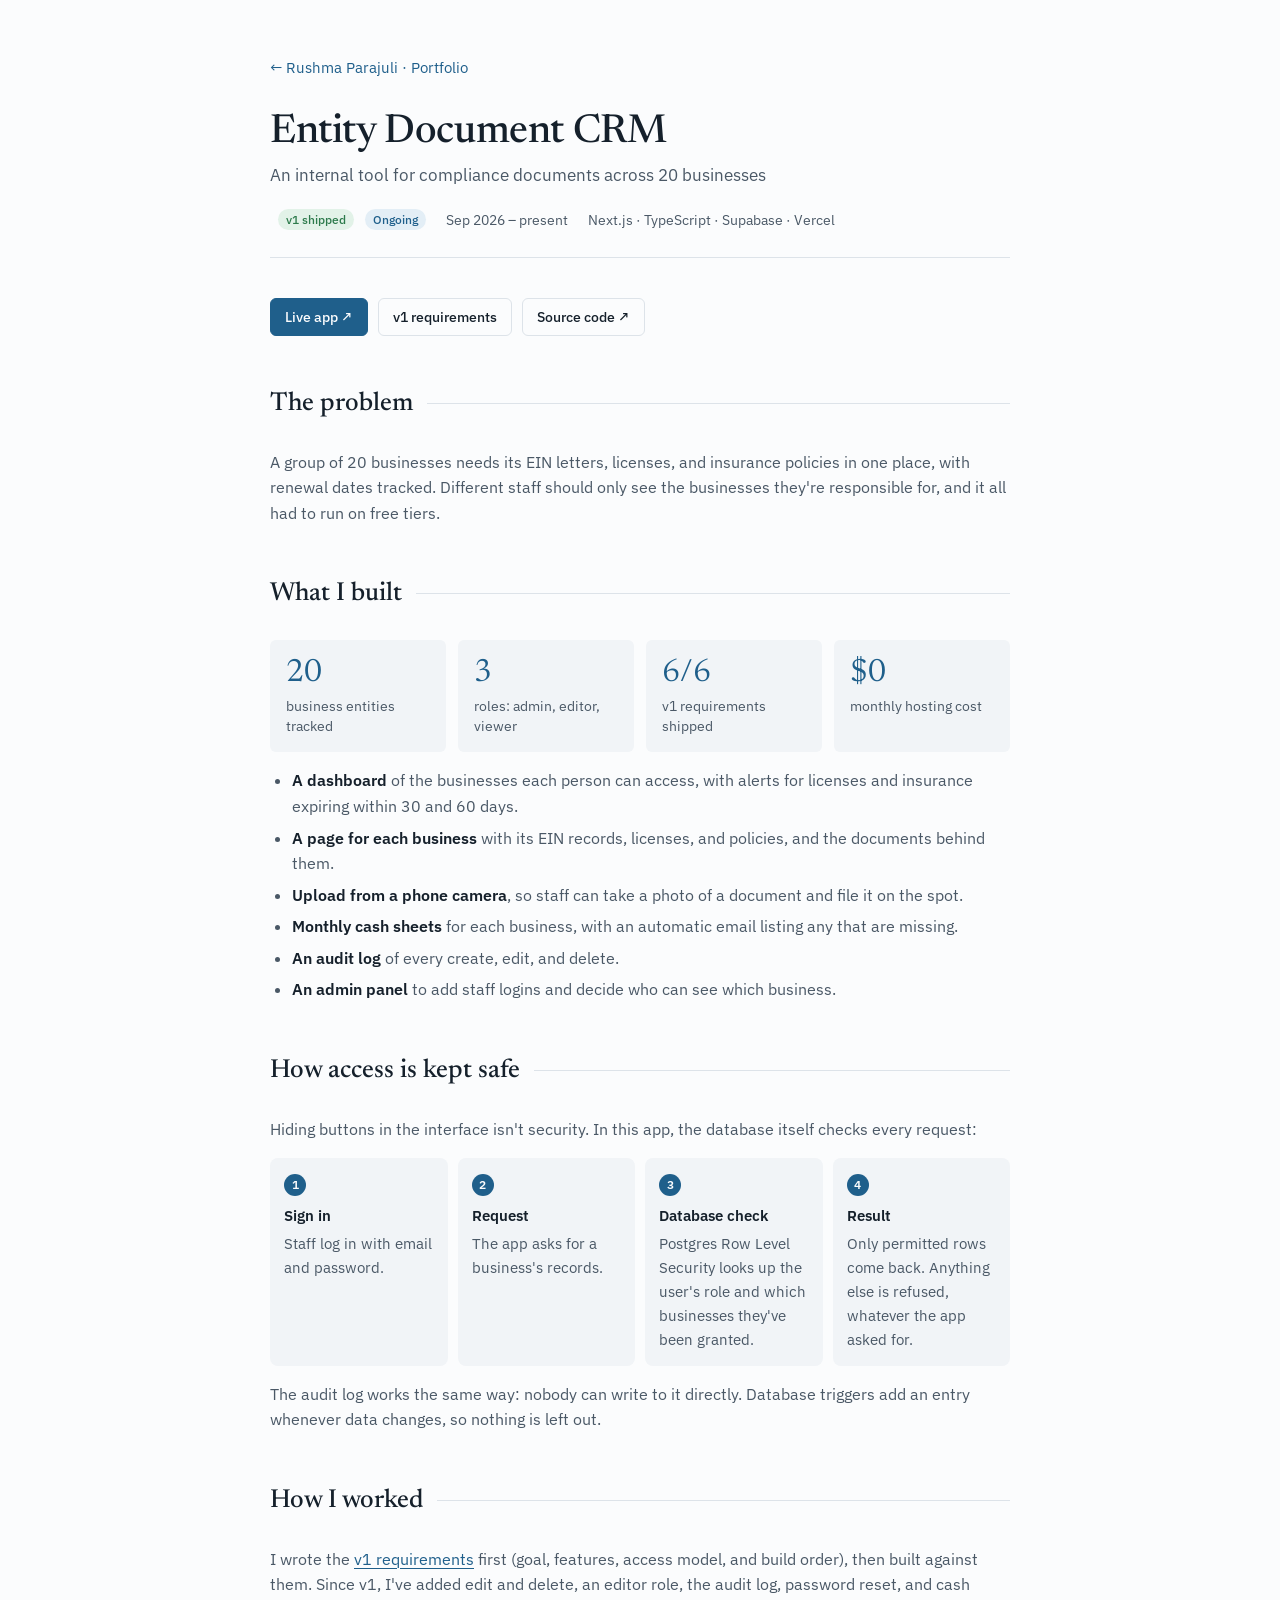
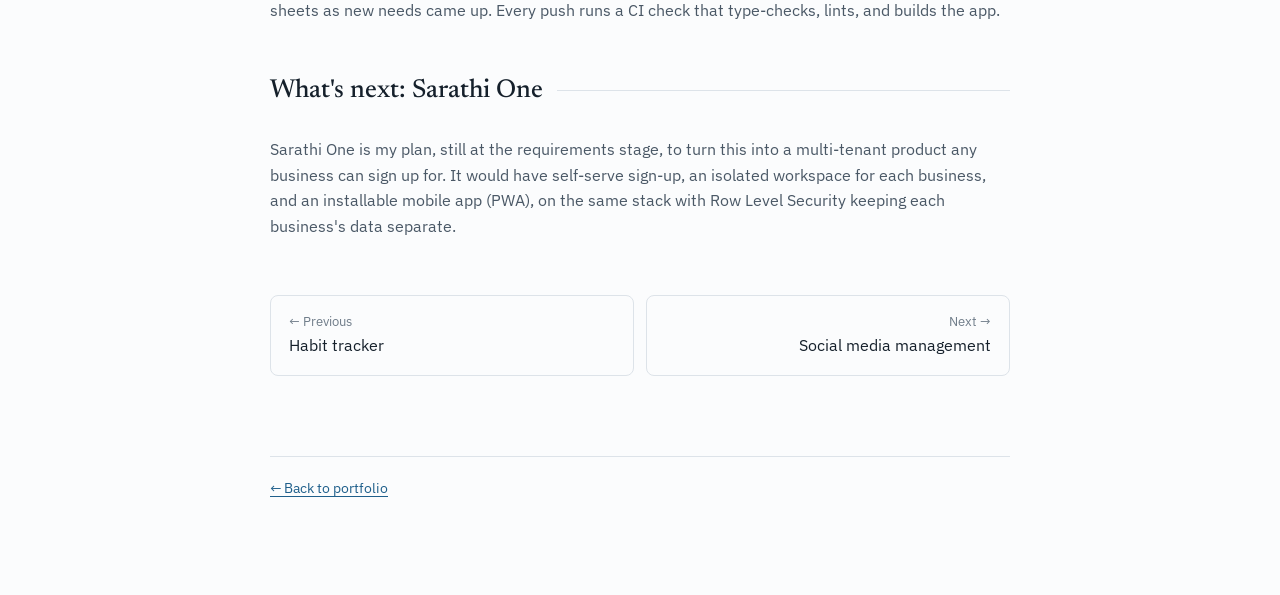
==== projects/crm.html @ 7f793314 "Add case study pages for CRM, social media, and habit tracker Project cards and stat tiles now link " ====
<!doctype html>
<html lang="en">
<head>
  <meta charset="utf-8">
  <meta name="viewport" content="width=device-width, initial-scale=1">
  <title>Entity Document CRM</title>
  <meta name="description" content="Case study: an internal CRM for EIN, license, and insurance records across 20 businesses, built by Rushma Parajuli with Next.js and Supabase.">
  <meta name="color-scheme" content="light dark">
  <link rel="preconnect" href="https://fonts.googleapis.com">
  <link rel="preconnect" href="https://fonts.gstatic.com" crossorigin>
  <link href="https://fonts.googleapis.com/css2?family=Newsreader:opsz,wght@6..72,400;6..72,500;6..72,600&family=IBM+Plex+Sans:wght@400;500;600&display=swap" rel="stylesheet">
  <link rel="stylesheet" href="../styles.css">
</head>
<body>
  <article class="doc case">
    <p class="crumb"><a href="../index.html#crm">← Rushma Parajuli · Portfolio</a></p>

    <h1>Entity Document CRM</h1>
    <p class="sub">An internal tool for compliance documents across 20 businesses</p>
    <ul class="docmeta">
      <li><span class="badge ok">v1 shipped</span> <span class="badge">Ongoing</span></li>
      <li>Sep 2026 – present</li>
      <li>Next.js · TypeScript · Supabase · Vercel</li>
    </ul>

    <ul class="actions">
      <li><a class="btn primary" href="https://crm-app-liard-phi.vercel.app" target="_blank" rel="noopener">Live app ↗</a></li>
      <li><a class="btn" href="../requirements/crm-v1.html">v1 requirements</a></li>
      <li><a class="btn" href="https://github.com/rushmaparajuli39/CRM" target="_blank" rel="noopener">Source code ↗</a></li>
    </ul>

    <h2 id="problem">The problem</h2>
    <p>A group of 20 businesses needs its EIN letters, licenses, and insurance policies in one place, with renewal dates tracked. Different staff should only see the businesses they're responsible for, and it all had to run on free tiers.</p>

    <h2 id="built">What I built</h2>
    <div class="stats">
      <div class="stat"><p class="num">20</p><p class="label">business entities tracked</p></div>
      <div class="stat"><p class="num">3</p><p class="label">roles: admin, editor, viewer</p></div>
      <div class="stat"><p class="num">6/6</p><p class="label">v1 requirements shipped</p></div>
      <div class="stat"><p class="num">$0</p><p class="label">monthly hosting cost</p></div>
    </div>
    <ul>
      <li><strong>A dashboard</strong> of the businesses each person can access, with alerts for licenses and insurance expiring within 30 and 60 days.</li>
      <li><strong>A page for each business</strong> with its EIN records, licenses, and policies, and the documents behind them.</li>
      <li><strong>Upload from a phone camera</strong>, so staff can take a photo of a document and file it on the spot.</li>
      <li><strong>Monthly cash sheets</strong> for each business, with an automatic email listing any that are missing.</li>
      <li><strong>An audit log</strong> of every create, edit, and delete.</li>
      <li><strong>An admin panel</strong> to add staff logins and decide who can see which business.</li>
    </ul>

    <h2 id="security">How access is kept safe</h2>
    <p>Hiding buttons in the interface isn't security. In this app, the database itself checks every request:</p>
    <ol class="flow">
      <li><strong>Sign in</strong>Staff log in with email and password.</li>
      <li><strong>Request</strong>The app asks for a business's records.</li>
      <li><strong>Database check</strong>Postgres Row Level Security looks up the user's role and which businesses they've been granted.</li>
      <li><strong>Result</strong>Only permitted rows come back. Anything else is refused, whatever the app asked for.</li>
    </ol>
    <p>The audit log works the same way: nobody can write to it directly. Database triggers add an entry whenever data changes, so nothing is left out.</p>

    <h2 id="process">How I worked</h2>
    <p>I wrote the <a href="../requirements/crm-v1.html">v1 requirements</a> first (goal, features, access model, and build order), then built against them. Since v1, I've added edit and delete, an editor role, the audit log, password reset, and cash sheets as new needs came up. Every push runs a CI check that type-checks, lints, and builds the app.</p>

    <h2 id="next">What's next: Sarathi One</h2>
    <p>Sarathi One is my plan, still at the requirements stage, to turn this into a multi-tenant product any business can sign up for. It would have self-serve sign-up, an isolated workspace for each business, and an installable mobile app (PWA), on the same stack with Row Level Security keeping each business's data separate.</p>

    <nav class="pager" aria-label="More projects">
      <a href="habit-tracker.html"><small>← Previous</small>Habit tracker</a>
      <a class="next" href="social-media.html"><small>Next →</small>Social media management</a>
    </nav>
    <footer><a href="../index.html">← Back to portfolio</a></footer>
  </article>
</body>
</html>
---- styles.css ----
:root {
  --bg: #fbfcfd;
  --surface: #f1f4f7;
  --ink: #15202b;
  --ink-soft: #4a5866;
  --ink-faint: #6f7c89;
  --rule: #dde3e9;
  --accent: #1f5f8b;
  --accent-soft: #e3eef6;
  --ok: #2c7a4b;
  --ok-soft: #e2f2e8;
  --serif: "Newsreader", Georgia, "Times New Roman", serif;
  --sans: "IBM Plex Sans", system-ui, -apple-system, "Segoe UI", sans-serif;
}
@media (prefers-color-scheme: dark) {
  :root {
    --bg: #0f151b;
    --surface: #172029;
    --ink: #e6ebf0;
    --ink-soft: #a9b5c1;
    --ink-faint: #8290a0;
    --rule: #26323e;
    --accent: #7fb6dd;
    --accent-soft: #1a2b3a;
    --ok: #7dcf9f;
    --ok-soft: #173024;
  }
}

*, *::before, *::after { box-sizing: border-box; }
html { -webkit-text-size-adjust: 100%; scroll-behavior: smooth; }
body {
  margin: 0;
  background: var(--bg);
  color: var(--ink);
  font-family: var(--sans);
  font-size: 16px;
  line-height: 1.6;
}
a { color: var(--accent); text-underline-offset: 3px; text-decoration-thickness: 1px; }
a:hover { text-decoration-thickness: 2px; }
a:focus-visible { outline: 2px solid var(--accent); outline-offset: 3px; border-radius: 3px; }
section[id], h2[id], h3[id] { scroll-margin-top: 24px; }

.page {
  max-width: 1080px;
  margin: 0 auto;
  padding: 72px 40px 96px;
  display: grid;
  grid-template-columns: 300px 1fr;
  gap: 72px;
}

/* Sidebar */
.intro { position: sticky; top: 72px; align-self: start; }
.monogram {
  width: 56px; height: 56px;
  border-radius: 50%;
  display: grid; place-items: center;
  background: var(--accent-soft);
  color: var(--accent);
  font-family: var(--serif);
  font-size: 22px; font-weight: 600;
  margin-bottom: 28px;
  text-decoration: none;
}
h1 {
  font-family: var(--serif);
  font-weight: 500;
  font-size: 44px;
  line-height: 1.05;
  letter-spacing: -0.01em;
  margin: 0 0 16px;
}
.tagline { color: var(--ink-soft); margin: 0 0 28px; }

.jump { display: flex; flex-wrap: wrap; gap: 4px 18px; margin: 0 0 28px; padding: 0; list-style: none; font-size: 15px; }
.jump a { color: var(--ink-soft); text-decoration: none; }
.jump a:hover { color: var(--accent); text-decoration: underline; }

.contact { list-style: none; margin: 0; padding: 0; border-top: 1px solid var(--rule); }
.contact li { border-bottom: 1px solid var(--rule); }
.contact a {
  display: flex; align-items: center; gap: 12px;
  padding: 11px 4px;
  color: var(--ink);
  text-decoration: none;
  font-size: 15px;
  overflow-wrap: anywhere;
  border-radius: 4px;
}
.contact a::after { content: "→"; margin-left: auto; color: var(--ink-faint); transition: transform .15s; }
.contact a:hover { color: var(--accent); background: var(--surface); }
.contact a:hover::after { color: var(--accent); transform: translateX(3px); }
.contact svg { flex: none; width: 18px; height: 18px; color: var(--ink-faint); }
.contact a:hover svg { color: var(--accent); }

/* Main */
main > section + section { margin-top: 64px; }
h2 {
  font-family: var(--serif);
  font-weight: 500;
  font-size: 26px;
  margin: 0 0 24px;
  display: flex; align-items: baseline; gap: 14px;
}
h2::after { content: ""; flex: 1; height: 1px; background: var(--rule); transform: translateY(-6px); }

/* Timeline */
.timeline { list-style: none; margin: 0; padding: 0; position: relative; }
.timeline::before {
  content: ""; position: absolute;
  left: 5px; top: 10px; bottom: 10px;
  width: 1px; background: var(--rule);
}
.timeline li { position: relative; padding-left: 32px; }
.timeline li + li { margin-top: 28px; }
.timeline li::before {
  content: ""; position: absolute;
  left: 0; top: 8px;
  width: 11px; height: 11px; border-radius: 50%;
  background: var(--bg);
  border: 2px solid var(--ink-faint);
}
.timeline li.current::before { background: var(--accent); border-color: var(--accent); }
.role { font-weight: 600; font-size: 17px; margin: 0; }
.org { margin: 2px 0 0; color: var(--ink-soft); }
.org a { color: inherit; }
.org a:hover { color: var(--accent); }
.when { margin: 2px 0 0; font-size: 14px; color: var(--ink-faint); font-variant-numeric: tabular-nums; }
.badge {
  display: inline-block; margin-left: 8px;
  padding: 1px 8px; border-radius: 999px;
  background: var(--accent-soft); color: var(--accent);
  font-size: 12px; font-weight: 500; vertical-align: 2px;
}
.badge.ok { background: var(--ok-soft); color: var(--ok); }

/* Social media */
.intro-text { color: var(--ink-soft); margin: 0 0 20px; max-width: 62ch; }
.stats { display: grid; grid-template-columns: repeat(4, 1fr); gap: 12px; }
.stat { background: var(--surface); border-radius: 6px; padding: 16px; }
.stat .num { margin: 0; font-family: var(--serif); font-size: 32px; line-height: 1.1; color: var(--accent); font-variant-numeric: tabular-nums; }
.stat .label { margin: 6px 0 0; font-size: 14px; color: var(--ink-soft); line-height: 1.4; }
.highlights { margin: 20px 0 0; padding-left: 20px; color: var(--ink-soft); }
.highlights li + li { margin-top: 6px; }
.highlights strong { color: var(--ink); font-weight: 600; }
.source { margin: 12px 0 0; font-size: 13px; color: var(--ink-faint); }

/* Education */
.edu { display: grid; gap: 24px; }
.edu-item { display: grid; grid-template-columns: 1fr auto; gap: 4px 24px; }
.edu-item .degree { font-weight: 600; font-size: 17px; margin: 0; }
.edu-item .school { margin: 0; color: var(--ink-soft); grid-column: 1; }
.edu-item .school a { color: inherit; }
.edu-item .school a:hover { color: var(--accent); }
.edu-item .when { grid-column: 2; grid-row: 1; margin: 0; align-self: baseline; text-align: right; }
.edu-item .note { grid-column: 2; grid-row: 2; margin: 0; font-size: 14px; color: var(--accent); text-align: right; }

/* Skills */
.skills { list-style: none; margin: 0; padding: 0; display: flex; flex-wrap: wrap; gap: 8px; }
.skills li {
  padding: 6px 14px;
  border: 1px solid var(--rule);
  border-radius: 999px;
  font-size: 14px;
}

/* Projects */
.projects { display: grid; gap: 20px; }
.project {
  padding: 22px 24px;
  background: var(--surface);
  border-left: 3px solid var(--accent);
  border-radius: 0 6px 6px 0;
}
.project h3 { font-size: 18px; font-weight: 600; margin: 0; }
.project .meta { margin: 2px 0 0; font-size: 14px; color: var(--ink-faint); }
.project p.desc { margin: 10px 0 0; color: var(--ink-soft); }
.project ul.points { margin: 10px 0 0; padding-left: 20px; color: var(--ink-soft); }
.project ul.points li + li { margin-top: 4px; }
.tech { display: flex; flex-wrap: wrap; gap: 4px 16px; font-size: 14px; color: var(--ink-faint); margin: 14px 0 0; padding: 0; list-style: none; }
.actions { display: flex; flex-wrap: wrap; gap: 10px; margin: 18px 0 0; padding: 0; list-style: none; }
.btn {
  display: inline-flex; align-items: center; gap: 6px;
  padding: 7px 14px;
  border-radius: 6px;
  border: 1px solid var(--rule);
  background: var(--bg);
  color: var(--ink);
  font-size: 14px; font-weight: 500;
  text-decoration: none;
}
.btn:hover { border-color: var(--accent); color: var(--accent); }
.btn.primary { background: var(--accent); border-color: var(--accent); color: var(--bg); }
.btn.primary:hover { filter: brightness(1.1); color: var(--bg); }

footer { margin-top: 80px; padding-top: 20px; border-top: 1px solid var(--rule); font-size: 14px; color: var(--ink-faint); }

/* Document pages (requirements etc.) */
.doc { max-width: 760px; margin: 0 auto; padding: 56px 40px 96px; }
.crumb { font-size: 15px; margin: 0 0 32px; }
.crumb a { text-decoration: none; }
.crumb a:hover { text-decoration: underline; }
.doc h1 { font-size: 40px; margin-bottom: 8px; }
.doc .sub { color: var(--ink-soft); margin: 0 0 20px; font-size: 17px; }
.doc .docmeta { display: flex; flex-wrap: wrap; gap: 8px 20px; font-size: 14px; color: var(--ink-faint); margin: 0 0 40px; padding: 0 0 24px; border-bottom: 1px solid var(--rule); list-style: none; }
.doc h2 { margin-top: 48px; }
.doc h3 { font-size: 17px; margin: 28px 0 8px; }
.doc p, .doc li { color: var(--ink-soft); }
.doc strong { color: var(--ink); font-weight: 600; }
.doc ol, .doc ul { padding-left: 22px; }
.doc li + li { margin-top: 6px; }
.doc code { font-size: 0.9em; background: var(--surface); padding: 1px 5px; border-radius: 4px; }
.doc .toc { background: var(--surface); padding: 16px 20px; border-radius: 6px; font-size: 15px; }
.doc .toc ol { margin: 6px 0 0; }
.doc .toc li { margin-top: 2px; }

.table-wrap { overflow-x: auto; margin: 12px 0 0; }
table { width: 100%; border-collapse: collapse; font-size: 15px; }
th, td { text-align: left; padding: 10px 12px; border-bottom: 1px solid var(--rule); vertical-align: top; }
th { font-weight: 600; color: var(--ink); border-bottom-width: 2px; }
td { color: var(--ink-soft); }

/* Responsive */
@media (max-width: 860px) {
  .page { grid-template-columns: 1fr; gap: 48px; padding: 48px 24px 72px; }
  .intro { position: static; }
  .stats { grid-template-columns: repeat(2, 1fr); }
  h1 { font-size: 38px; }
  .doc { padding: 40px 24px 72px; }
}
@media (max-width: 480px) {
  .page { padding: 36px 16px 56px; }
  .doc { padding: 32px 16px 56px; }
  h1, .doc h1 { font-size: 32px; }
  h2 { font-size: 23px; }
  .edu-item { grid-template-columns: 1fr; }
  .edu-item .when, .edu-item .note { grid-column: 1; grid-row: auto; text-align: left; }
  .project { padding: 18px; }
}
@media (prefers-reduced-motion: reduce) {
  html { scroll-behavior: auto; }
  .contact a::after { transition: none; }
}

/* ---- Clickable project cards ---- */
.project h3 a { color: inherit; text-decoration: none; }
.project h3 a:hover { color: var(--accent); text-decoration: underline; text-underline-offset: 3px; }
a.stat { display: block; text-decoration: none; color: inherit; border: 1px solid transparent; transition: border-color .15s; }
a.stat:hover { border-color: var(--accent); }
a.stat:hover .label { color: var(--accent); }
.more-link { display: inline-block; margin-top: 16px; font-weight: 500; }

/* ---- Case study pages ---- */
.case { max-width: 820px; }
.case .lede { font-size: 18px; color: var(--ink-soft); margin: 0 0 24px; }
.case figure { margin: 24px 0; }
.case figure img { width: 100%; height: auto; border-radius: 10px; border: 1px solid var(--rule); display: block; }
.case figcaption { font-size: 14px; color: var(--ink-faint); margin-top: 8px; }
.case .stats { margin: 8px 0 8px; }
.case .actions { margin: 0 0 32px; }
.pager { display: grid; grid-template-columns: 1fr 1fr; gap: 12px; margin-top: 56px; }
.pager a { display: block; padding: 16px 18px; border: 1px solid var(--rule); border-radius: 8px; text-decoration: none; color: var(--ink); }
.pager a:hover { border-color: var(--accent); }
.pager small { display: block; color: var(--ink-faint); font-size: 13px; }
.pager .next { text-align: right; grid-column: 2; }
.flow { display: grid; grid-template-columns: repeat(4, 1fr); gap: 10px; margin: 16px 0 8px; list-style: none; padding: 0; counter-reset: step; }
.flow li { background: var(--surface); border-radius: 8px; padding: 14px; font-size: 15px; color: var(--ink-soft); position: relative; }
.flow li strong { display: block; color: var(--ink); margin-bottom: 4px; }
.flow li::before { counter-increment: step; content: counter(step); display: inline-grid; place-items: center; width: 22px; height: 22px; border-radius: 50%; background: var(--accent); color: var(--bg); font-size: 12px; font-weight: 600; margin-bottom: 8px; }

/* ---- Charts ---- */
.viz {
  --series-1: #2a78d6; --series-2: #eb6834; --series-3: #1baf7a; --series-4: #eda100;
  background: var(--surface); border-radius: 10px; padding: 20px; margin: 16px 0 24px; position: relative;
}
@media (prefers-color-scheme: dark) {
  .viz { --series-1: #3987e5; --series-2: #d95926; --series-3: #199e70; --series-4: #c98500; }
}
.viz h3 { margin: 0; font-size: 17px; }
.viz .viz-sub { margin: 2px 0 16px; font-size: 14px; color: var(--ink-faint); }
.legend-row { display: flex; flex-wrap: wrap; gap: 6px 18px; list-style: none; margin: 0 0 14px; padding: 0; font-size: 14px; color: var(--ink-soft); }
.legend-row i { display: inline-block; width: 12px; height: 12px; border-radius: 3px; margin-right: 6px; vertical-align: -1px; }
.bars { display: grid; gap: 14px; }
.bar-row { display: grid; grid-template-columns: 170px 1fr; gap: 12px; align-items: center; }
.bar-row .who { font-size: 14px; line-height: 1.3; }
.bar-row .who small { display: block; color: var(--ink-faint); font-size: 12px; }
.stack { display: flex; gap: 2px; height: 28px; }
.seg {
  display: flex; align-items: center; justify-content: center;
  color: #fff; font-size: 12px; font-weight: 600; min-width: 0; overflow: hidden; white-space: nowrap;
  cursor: default;
}
.seg:first-child { border-radius: 4px 0 0 4px; }
.seg:last-child { border-radius: 0 4px 4px 0; }
.seg:focus-visible { outline: 2px solid var(--ink); outline-offset: 1px; }
.seg.dark-text { color: #15202b; }
.single { display: flex; align-items: center; gap: 10px; }
.single .fill { height: 20px; border-radius: 0 4px 4px 0; background: var(--series-1); }
.single .val { font-size: 14px; font-weight: 600; font-variant-numeric: tabular-nums; }
.axis-note { font-size: 13px; color: var(--ink-faint); margin: 12px 0 0; }
.tip {
  position: absolute; pointer-events: none; z-index: 2;
  background: var(--ink); color: var(--bg); font-size: 13px; line-height: 1.4;
  padding: 6px 10px; border-radius: 6px; white-space: nowrap; transform: translate(-50%, calc(-100% - 10px));
}
.viz details { margin-top: 14px; font-size: 14px; }
.viz summary { cursor: pointer; color: var(--accent); }
.viz table { margin-top: 8px; font-size: 14px; }

@media (max-width: 640px) {
  .flow { grid-template-columns: 1fr 1fr; }
  .bar-row { grid-template-columns: 1fr; gap: 6px; }
  .pager { grid-template-columns: 1fr; }
  .pager .next { grid-column: 1; }
}
.doc .flow, .doc .legend-row, .doc .actions, .doc .docmeta { padding-left: 0; }
.doc .flow li + li, .doc .legend-row li + li, .doc .actions li + li, .doc .docmeta li + li { margin-top: 0; }
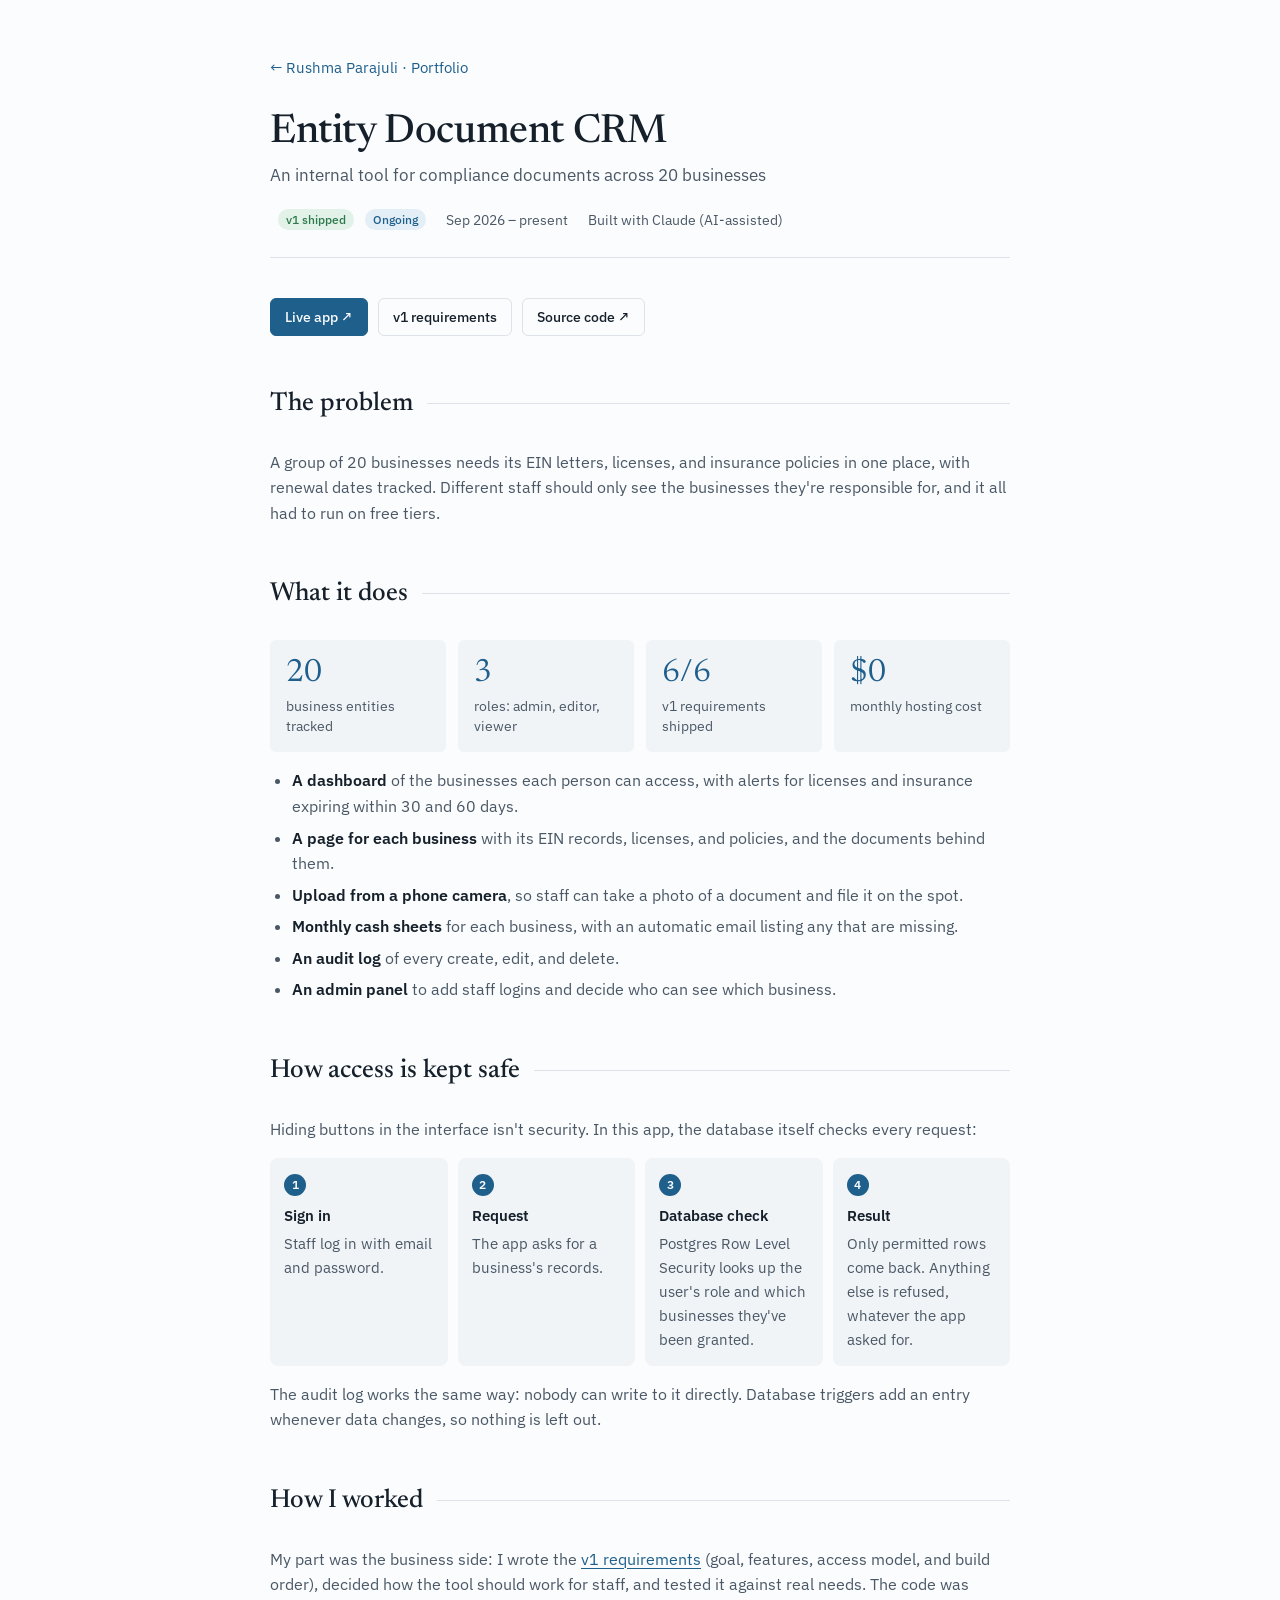
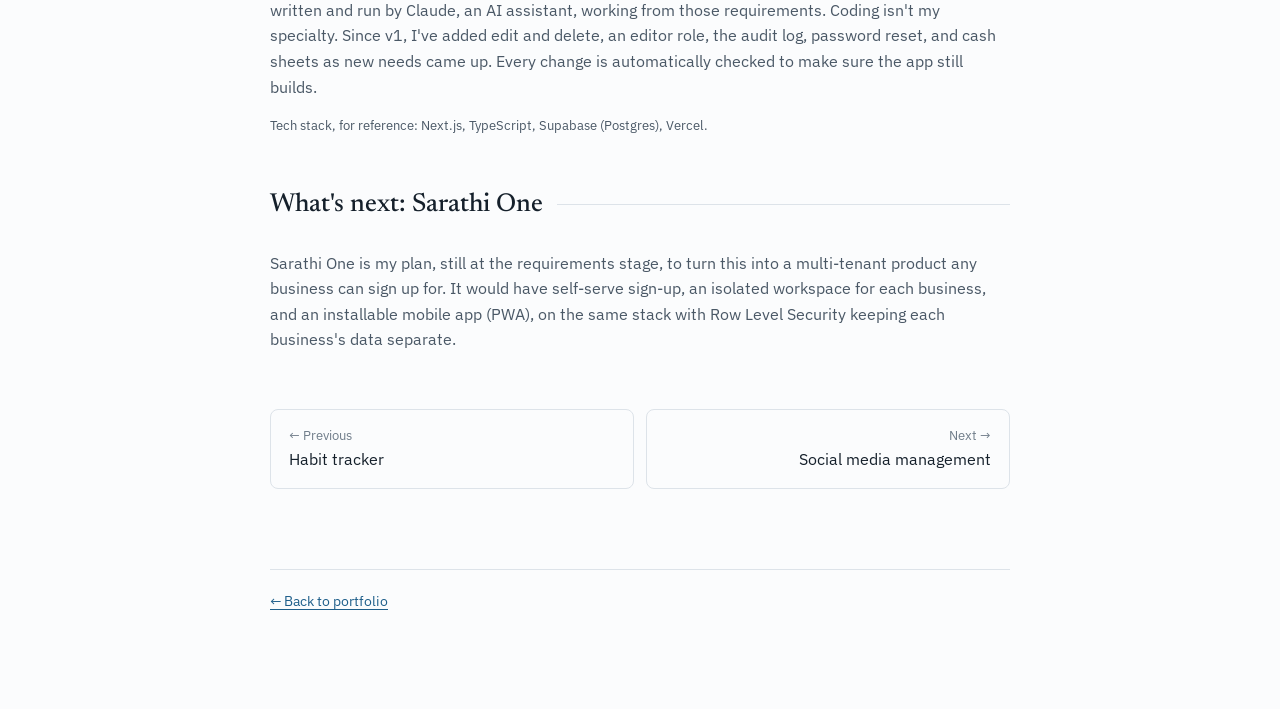
==== commit ccf4fa18: "Lead with experience; note projects are built with Claude" ====
--- a/projects/crm.html
+++ b/projects/crm.html
@@ -20,7 +20,7 @@
     <ul class="docmeta">
       <li><span class="badge ok">v1 shipped</span> <span class="badge">Ongoing</span></li>
       <li>Sep 2026 – present</li>
-      <li>Next.js · TypeScript · Supabase · Vercel</li>
+      <li>Built with Claude (AI-assisted)</li>
     </ul>
 
     <ul class="actions">
@@ -32,7 +32,7 @@
     <h2 id="problem">The problem</h2>
     <p>A group of 20 businesses needs its EIN letters, licenses, and insurance policies in one place, with renewal dates tracked. Different staff should only see the businesses they're responsible for, and it all had to run on free tiers.</p>
 
-    <h2 id="built">What I built</h2>
+    <h2 id="built">What it does</h2>
     <div class="stats">
       <div class="stat"><p class="num">20</p><p class="label">business entities tracked</p></div>
       <div class="stat"><p class="num">3</p><p class="label">roles: admin, editor, viewer</p></div>
@@ -59,7 +59,8 @@
     <p>The audit log works the same way: nobody can write to it directly. Database triggers add an entry whenever data changes, so nothing is left out.</p>
 
     <h2 id="process">How I worked</h2>
-    <p>I wrote the <a href="../requirements/crm-v1.html">v1 requirements</a> first (goal, features, access model, and build order), then built against them. Since v1, I've added edit and delete, an editor role, the audit log, password reset, and cash sheets as new needs came up. Every push runs a CI check that type-checks, lints, and builds the app.</p>
+    <p>My part was the business side: I wrote the <a href="../requirements/crm-v1.html">v1 requirements</a> (goal, features, access model, and build order), decided how the tool should work for staff, and tested it against real needs. The code was written and run by Claude, an AI assistant, working from those requirements. Coding isn't my specialty. Since v1, I've added edit and delete, an editor role, the audit log, password reset, and cash sheets as new needs came up. Every change is automatically checked to make sure the app still builds.</p>
+    <p class="source">Tech stack, for reference: Next.js, TypeScript, Supabase (Postgres), Vercel.</p>
 
     <h2 id="next">What's next: Sarathi One</h2>
     <p>Sarathi One is my plan, still at the requirements stage, to turn this into a multi-tenant product any business can sign up for. It would have self-serve sign-up, an isolated workspace for each business, and an installable mobile app (PWA), on the same stack with Row Level Security keeping each business's data separate.</p>
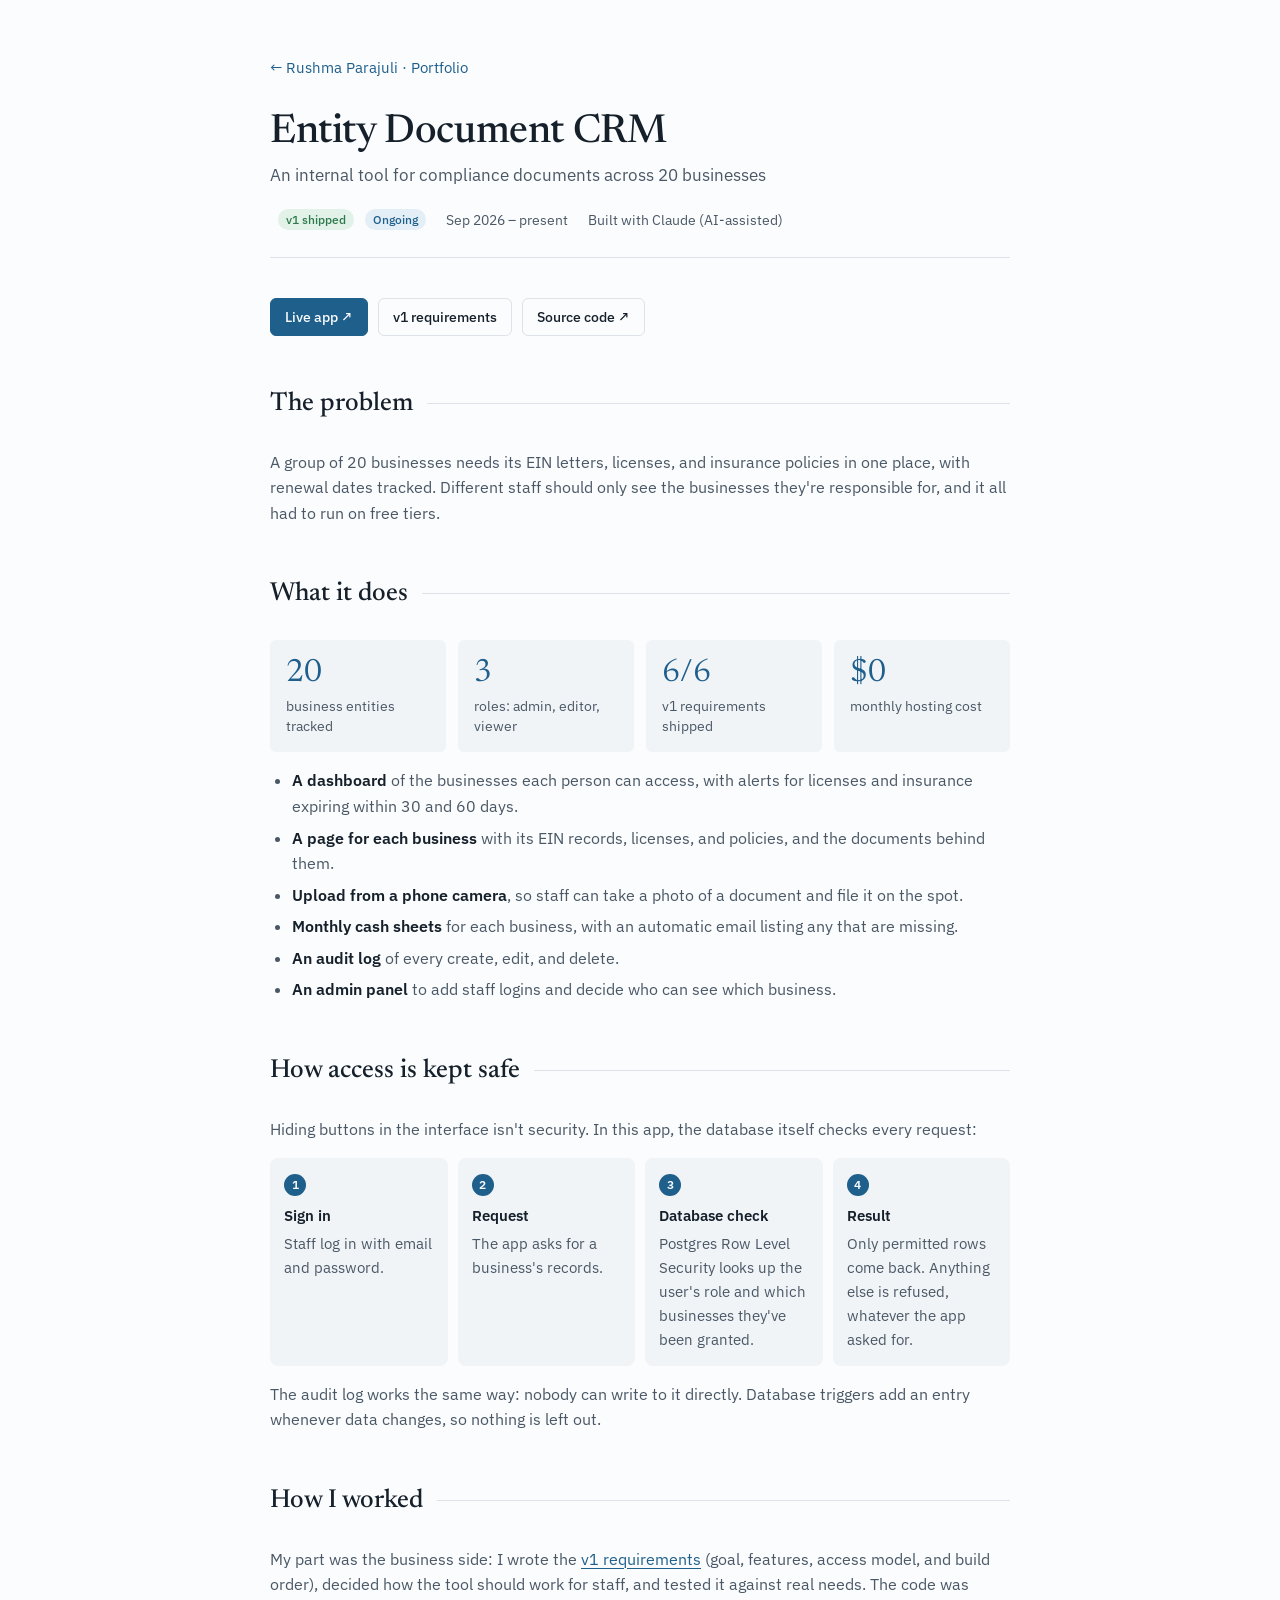
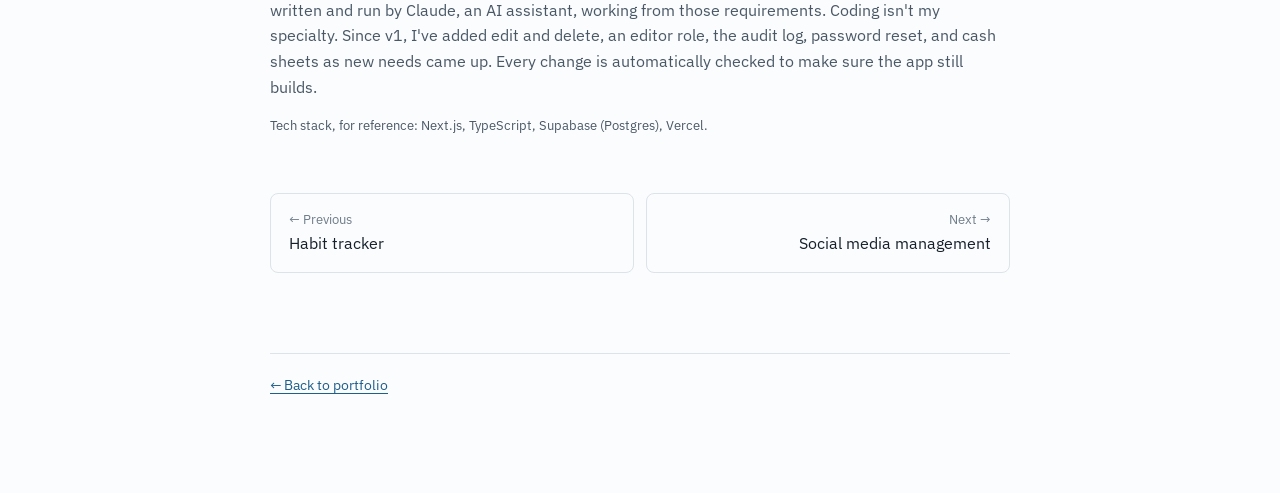
==== commit 48e41465: "Replace planned-product card with feasibility study; remove plan section from CRM case study" ====
--- a/projects/crm.html
+++ b/projects/crm.html
@@ -62,9 +62,6 @@
     <p>My part was the business side: I wrote the <a href="../requirements/crm-v1.html">v1 requirements</a> (goal, features, access model, and build order), decided how the tool should work for staff, and tested it against real needs. The code was written and run by Claude, an AI assistant, working from those requirements. Coding isn't my specialty. Since v1, I've added edit and delete, an editor role, the audit log, password reset, and cash sheets as new needs came up. Every change is automatically checked to make sure the app still builds.</p>
     <p class="source">Tech stack, for reference: Next.js, TypeScript, Supabase (Postgres), Vercel.</p>
 
-    <h2 id="next">What's next: Sarathi One</h2>
-    <p>Sarathi One is my plan, still at the requirements stage, to turn this into a multi-tenant product any business can sign up for. It would have self-serve sign-up, an isolated workspace for each business, and an installable mobile app (PWA), on the same stack with Row Level Security keeping each business's data separate.</p>
-
     <nav class="pager" aria-label="More projects">
       <a href="habit-tracker.html"><small>← Previous</small>Habit tracker</a>
       <a class="next" href="social-media.html"><small>Next →</small>Social media management</a>
--- a/styles.css
+++ b/styles.css
@@ -113,16 +113,16 @@
   left: 5px; top: 10px; bottom: 10px;
   width: 1px; background: var(--rule);
 }
-.timeline li { position: relative; padding-left: 32px; }
-.timeline li + li { margin-top: 28px; }
-.timeline li::before {
+.timeline > li { position: relative; padding-left: 32px; }
+.timeline > li + li { margin-top: 28px; }
+.timeline > li::before {
   content: ""; position: absolute;
   left: 0; top: 8px;
   width: 11px; height: 11px; border-radius: 50%;
   background: var(--bg);
   border: 2px solid var(--ink-faint);
 }
-.timeline li.current::before { background: var(--accent); border-color: var(--accent); }
+.timeline > li.current::before { background: var(--accent); border-color: var(--accent); }
 .role { font-weight: 600; font-size: 17px; margin: 0; }
 .org { margin: 2px 0 0; color: var(--ink-soft); }
 .org a { color: inherit; }
@@ -317,3 +317,26 @@
 }
 .doc .flow, .doc .legend-row, .doc .actions, .doc .docmeta { padding-left: 0; }
 .doc .flow li + li, .doc .legend-row li + li, .doc .actions li + li, .doc .docmeta li + li { margin-top: 0; }
+
+/* Headshot, about, duties */
+.headshot { display: block; width: 112px; height: 112px; margin-bottom: 24px; border-radius: 50%; overflow: hidden; box-shadow: 0 0 0 4px var(--accent-soft); }
+.headshot img { width: 100%; height: 100%; object-fit: cover; display: block; }
+.about { color: var(--ink-soft); margin: 0 0 12px; max-width: 62ch; font-size: 17px; }
+.duties { list-style: disc; margin: 8px 0 0; padding-left: 18px; color: var(--ink-soft); font-size: 15px; }
+.duties li + li { margin-top: 4px; }
+.edu-item .detail { grid-column: 1 / -1; margin: 4px 0 0; font-size: 15px; color: var(--ink-soft); }
+.tools { margin: 16px 0 0; font-size: 15px; color: var(--ink-soft); }
+.tools strong { color: var(--ink); font-weight: 600; }
+@media (max-width: 480px) { .edu-item .detail { grid-row: auto; } }
+
+/* Accounts I manage */
+.accounts { display: grid; grid-template-columns: repeat(2, 1fr); gap: 12px; margin: 12px 0 8px; }
+.acct { background: var(--surface); border-radius: 8px; padding: 16px; }
+.acct-name { margin: 0; font-weight: 600; color: var(--ink); }
+.acct-type { margin: 0 0 10px; font-size: 14px; color: var(--ink-faint); }
+.doc .pills, .pills { list-style: none; margin: 0; padding: 0; display: flex; flex-wrap: wrap; gap: 6px; }
+.doc .pills li + li { margin-top: 0; }
+.pills a { display: inline-block; padding: 4px 10px; border: 1px solid var(--rule); border-radius: 999px; font-size: 13px; text-decoration: none; color: var(--ink); background: var(--bg); }
+.pills a:hover { border-color: var(--accent); color: var(--accent); }
+@media (max-width: 640px) { .accounts { grid-template-columns: 1fr; } }
+.doc .acct-name { color: var(--ink); }
